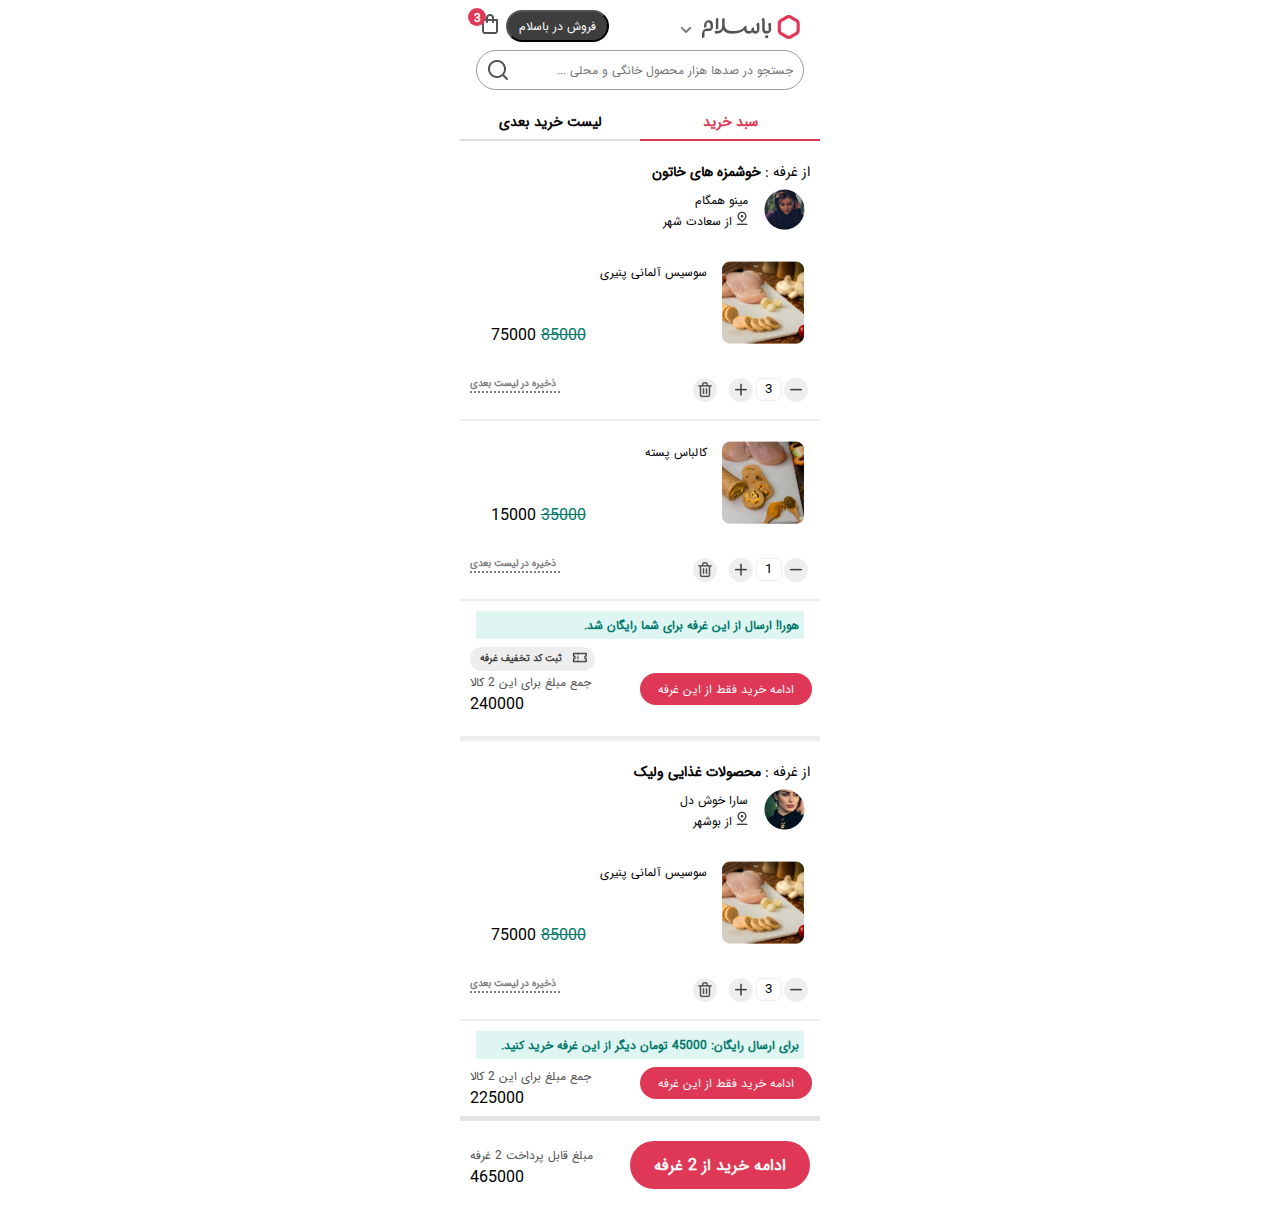
==== Basket.html @ 4e4fa1db "add changes" ====
<html lang="en">

<head>
    <meta charset="UTF-8">
    <meta http-equiv="X-UA-Compatible" content="IE=edge">
    <meta name="viewport" content="width=device-width, initial-scale=1.0">
    <title>Document</title>
    <link rel="stylesheet" href="BasketStyleCss.css">
    <script src="https://ajax.googleapis.com/ajax/libs/jquery/3.5.1/jquery.min.js"></script>
</head>

<body>

    <div class="allProject">

        <div class="header">
            <div class="main-container flex_row">
                <div class="basketItem flex_row">
                    <!-- <img src="image/Small.png" alt="NumText" id="basketItemImg1"> -->
                    <div class="small-badge">3</div>
                    <img src="image/Vector.png" alt="basketLogo" id="basketItemImg2">
                    <div class="sellingButton">
                        <button>فروش در باسلام</button>
                    </div>
                </div>
                <div class="logoItem">
                    <img src="image/Logo.png" alt="Logo" id="image1">
                    <img src="image/Type.png" alt="NameLogo" id="image2">
                    <img src="image/downVector.png" id="image3">
                   
                </div>
                <div class="searchbox">
                    <input type="search" placeholder="جستجو در صدها هزار محصول خانگی و محلی ...">
                </div>
            </div>
        </div>

        <div class="container-header">

            <div class="selectList flex_row_reverse">
                <div class="selectedList">سبد خرید</div>
                <div class="nextList">لیست خرید بعدی</div>
            </div>

        </div>

        <div class="container-first">


            

                <div class="shop-title flex_column">
                    <div class="boothName">
                        <p class="whereFrom">از غرفه : <span>خوشمزه های خاتون</span></p>
                    </div>
                    <div class="boothFounder flex_row">
                        <div class="boothPicture">
                            <img src="image/Ellipse 4.png" alt="">
                        </div>
                        <div class="boothLocation flex_column">
                            <div class="boothLocationFirstDiv">
                                <p>مینو همگام</p>
                            </div>
                            <div class="boothLocationSecondDiv">
        
                                <p><img src="image/VectorThree.png" alt="LocationVector">&nbspاز سعادت شهر</p>
                            </div>
                        </div>
                    </div>
                </div>
                <div class="produnt-list">
                    <div class="product flex_column" id="product1">
                        <div class="main-product flex_row_reverse">
                            <div class="product-picture">
                                <img src="image/image 1.png" alt="">
                            </div>
                            <div class="product-cost flex_column">
                                <div class="product-name">
                                    <p>سوسیس آلمانی پنیری</p>
                                </div>
                                <div class="productFinal-cost flex_row_reverse">
                                    <div class="line-cost">
                                        <del>85000</del>
                                    </div>
                                    <div class="final-cost">
                                        <p class="pCost" id="p-cost1">75000</p>
                                    </div>
                                </div>
                            </div>
                        </div>
                        <div class="else-product flex_row">
                            <div class="saveInNext">
                                <div>
                                    ذخیره در لیست بعدی
                                </div>
                            </div>
                            <div class="orderCount flex_row">
                                <button class="delButton ordersButtons"></button>
                                <button class="add-button ordersButtons">
                                    <img src="image/addVector.png">
                                </button>
                                <input type="text" value="3" min="1" readonly  class="inp" id="inp1">
                                <button class="less-button ordersButtons">
                                    <img src="image/lowVector.png">
                                </button>
                            </div>
                        </div>
                    </div>
                    <div class="product flex_column" id="product2">
                        <div class="main-product flex_row_reverse">
                            <div class="product-picture">
                                <img src="image/image 2.png" alt="">
                            </div>
                            <div class="product-cost flex_column">
                                <div class="product-name">
                                    <p>کالباس پسته</p>
                                </div>
                                <div class="productFinal-cost flex_row_reverse">
                                    <div class="line-cost">
                                        <del>35000</del>
                                    </div>
                                    <div class="final-cost">
                                        <p class="pCost">15000</p>
                                    </div>
                                </div>
                            </div>
                        </div>
                        <div class="else-product flex_row">
                            <div class="saveInNext">
                                <div>
                                    ذخیره در لیست بعدی
                                </div>
                            </div>
                            <div class="orderCount flex_row">
                                <button class="delButton ordersButtons"></button>
                                <button class="add-button ordersButtons">
                                    <img src="image/addVector.png">
                                </button>
                                <input type="text" value="1" min="1" readonly class="inp" id="inp2">
                                <button class="less-button ordersButtons">
                                    <img src="image/lowVector.png">
                                </button>
                            </div>
                        </div>
                    </div>
                    <div class="product-footer flex_column">
                        <div class="firstProductFooter flex_row">
                            <div class="freeSend flex_row">
                                <b>.رایگان شد </b> &nbspهورا! ارسال از این غرفه برای شما
                            </div>
                        </div>
                        <div class="secondProductFooter flex_row">
                            <div class="saleCode flex_row">
                                <p>ثبت کد تخفیف غرفه</p><img src="image/codeVector.png" alt="">
                            </div>
                        </div>
                        <div class="thirdProductFooter flex_row">
                            <div class="finalCost flex_column">
                                <div class="constSen">جمع مبلغ برای این 2 کالا</div>
                                <div class="factor">240000</div>
                            </div>
                            <div class="conShop">
                                <button class="mainButton">ادامه خرید فقط از این غرفه</button>
                            </div>
                        </div>
                    </div>
                </div>
        
        
        
        
            


        </div>

        



        <div class="container-second">


            <div class="second-productList">
                <div class="shop-title">
                    <div class="boothName">
                        <p class="whereFrom">از غرفه : <span>محصولات غذایی ولیک</span></p>
                    </div>
                    <div class="boothFounder flex_row">
                        <div class="boothPicture">
                            <img src="image/Ellipse 5.png" alt="">
                        </div>
                        <div class="boothLocation">
                            <div class="boothLocationFirstDiv">
                                <p>سارا خوش دل</p>
                            </div>
                            <div class="boothLocationSecondDiv">
            
                                <p><img src="image/VectorThree.png" alt="LocationVector">&nbspاز بوشهر </p>
                            </div>
                        </div>
                    </div>
                </div>
            
                <div class="product" id="product3">
                    <div class="main-product flex_row_reverse">
                        <div class="product-picture">
                            <img src="image/image 1.png" alt="">
                        </div>
                        <div class="product-cost flex_column">
                            <div class="product-name">
                                <p>سوسیس آلمانی پنیری</p>
                            </div>
                            <div class="productFinal-cost flex_row_reverse">
                                <div class="line-cost">
                                    <del>85000</del>
                                </div>
                                <div class="final-cost">
                                    <p class="pCost">75000</p>
                                </div>
                            </div>
                        </div>
                    </div>
                    <div class="else-product flex_row">
                        <div class="saveInNext">
                            <div>
                                ذخیره در لیست بعدی
                            </div>
                        </div>
                        <div class="orderCount flex_row">
                            <button class="delButton ordersButtons">
                                <!-- <img src="image/delVector.png" alt=""> -->
                            </button>
                            <button class="add-button ordersButtons">
                                <img src="image/addVector.png">
                            </button>
                            <input type="text" value="3" min="1" readonly  class="inp" id="inp3">
                            <button class="less-button ordersButtons">
                                <img src="image/lowVector.png">
                            </button>
                        </div>
                    </div>
                </div>
            
                <div class="product-footer flex_column">
                    <div class="firstProductFooter flex_row">
                        <div class="freeSend flex_row">
                        .تومان دیگر از این غرفه خرید کنید&nbsp<span>45000</span>&nbsp:برای ارسال رایگان
                        </div>
                    </div>
                    <div class="thirdProductFooter flex_row" id="thirdTwo">
                        <div class="finalCost flex_column">
                            <div class="constSen">جمع مبلغ برای این 2 کالا</div>
                            <div class="factor">225000</div>
                        </div>
                        <div class="conShop">
                            <button class="mainButton">ادامه خرید فقط از این غرفه</button>
                        </div>
                    </div>
                </div>
            </div>

            

        </div>




        <div class="container-third">



            <div class="finalBuyBtn flex_row">
                <div class="finalCost" id="secondFinalCost">
                    <div class="constSen">مبلغ قابل پرداخت 2 غرفه</div>
                    <div class="factor">465000</div>
                </div>
                <div class="buyBtn">
                    <button>ادامه خرید از 2 غرفه</button>
                </div>
            </div>



        </div>
    </div>
</body>
<script src="script.js"></script>
</html>
---- BasketStyleCss.css ----
@font-face {
    font-family: 'IRANSansWeb';
    src: url('IRANSans 5 WebFonts/fonts/eot/IRANSansWeb.eot') format('eot');
    src: url('IRANSans 5 WebFonts/fonts/ttf/IRANSansWeb.ttf') format('ttf');
    src: url('IRANSans 5 WebFonts/fonts/woff/IRANSansWeb.woff') format('woff');
    src: url('IRANSans 5 WebFonts/fonts/woff2/IRANSansWeb.woff2') format('woff2');
}
*{
    margin: 0;
    padding: 0;
    box-sizing: border-box;
}
body{
    font-family: IRANSansWeb;
    display: flex;
    justify-content: center;
}
.flex_row{
    display: flex;
    flex-direction: row;
}
.flex_row_reverse{
    display: flex;
    flex-direction: row-reverse;
}
.flex_column{
    display: flex;
    flex-direction: column;
}
button{
    font-family: IRANSansWeb;
    font-size: 12px;
    font-weight: 400;
}
input{
    font-family: IRANSansWeb;
}
.main-container{
    width: 360px;
    height: 101px;
    flex-wrap: wrap;
    padding: 0;
    margin: 0;
}
.basketItem{
    width: 180px;
    height: 50px;
    position: relative;
}
#basketItemImg2{
    width: 16px;
    height: 20px;
    margin: 14px 8px 0px 22px;
}
.sellingButton > button {
    width: 103px;
    height: 32px;
    background:#3E3E3E;
    border-radius: 50px;
    color: white;
}
.sellingButton{
    padding: 10px 0 0 0;
}
.logoItem{
    width: 180px;
    height: 50px;
    direction: rtl;
    padding: 15px 20px 0 0 ;
}
.searchbox{
    width: 360px;
    height: 51px;
}
#basketItemImg1{
    width: 18px;
    height: 18px;
    position: absolute;
    top: 8px;
    left: 8px;
}
#image3{
    padding: 5px;
} 
.searchbox input{
    width: 328px;
    height: 40px;
    border-radius: 100px;
    border: 1px solid #9D9D9D;
    box-sizing: border-box;
    direction: rtl;
    padding: 0 10px 0 0;
    background-image: url('image/searchVector.png');
    background-position: 10px 8px; 
    background-repeat: no-repeat;
    font-size: 12px;
    font-weight: 400;
}
.searchbox{
    text-align: center;
}
.main-content{
    box-sizing: border-box;
    width: 360px;
    height: 625px;
    border-bottom: solid 5px red;
}
.container-first{
    height: 600px;
    width: 100%;
    border-bottom: solid 5px rgba(238, 238, 238, 1) ;
}
.container-second{
    width: 100%;
    height: 380px;
    border-bottom: solid 5px #E5E5E5;
}
.container-third{
    width: 100%;
    height: 90px;
}
.container-header{
    width: 100%;
    height: 40px;
}
.selectList{
    width: 100%;
    height: 40px;
    font-size: 14px;
    font-weight: 700;
}
.selectedList{
    width: 50%;
    height: 100%;
    text-align: center;
    padding: 10px;
    border-bottom: solid #DF3856 2px ;
    color: rgba(223, 56, 86, 1);
}
.nextList{
    width: 50%;
    height: 100%;
    text-align: center;
    padding: 10px;
    border-bottom: solid #DFDFDF 2px;
}
.shop-title{
    width: 100%;
    height: 100px;
}
.boothName{
    width: 100%;
    height: 40px;
    direction: rtl;
}
.boothName > p{
    font-size: 14px;
    font-weight: 400;
}
.boothName > span {
    font-size: 14px;
    font-weight: 700;
}
.boothFounder{
    width: 100%;
    height: 60px;
    direction: rtl;
}
.whereFrom{
    padding: 20px 10px 0 0;
}
.whereFrom > span{
    font-weight: 700;
}
.boothPicture{
    width: 20%;
    height: 100%;
}
.boothPicture > img{
    padding: 8px 15px 0 0 ;
}
.boothLocation{
    width: 80%;
    height: 100%;
}
.boothLocationFirstDiv{
    width: 100%;
    height: 50%;
    direction: rtl;
}
.boothLocationSecondDiv{
    width: 100%;
    height: 50%;
    direction: rtl;
}
.boothLocationFirstDiv > p{
    padding: 10px 0 0 0;
    font-size: 12px;
    font-weight: 400;
}
.boothLocationSecondDiv > p{
    font-size: 12px;
    font-weight: 400;
}
.produnt-list{
    height: calc(100% - 140px );
    width: 100%;
}
.product{
    width: 100%;
    height: 180px;
    border-bottom: solid rgba(238, 238, 238, 1) 2px;
}
.main-product{
    width: 100%;
    height: 70%;
}
.product-picture{
    width: 30%;
    height: 100%;
}
.product-picture > img{
    padding: 20px 10px;
}
.product-cost{
    width: 70%;
    height: 100%;
}
.product-name{
    direction: rtl;
    width: 100%;
    height: 50%;
}
.product-name > P{
    padding: 22px 5px 0 0;
    font-size: 12px;
    font-weight: 400;
}
.productFinal-cost{
    height: 100%;
}
.line-cost{
    width: 70%;
    height: 100%;
    padding: 40px 0 0 5px;
}
.final-cost > p{
    padding: 40px 0 0 0;
}
.else-product{
    justify-content: flex-start;
}
.saveInNext{
    width: 60%;
}
.saveInNext > div {
    width: 90px;
    border-bottom: dotted #7d7d7d 2px;
    margin: 10px 20px 0 10px;
    color: #7D7D7D;
    font-size: 10px;
    font-weight: 700;
}
.orderCount{
    width: 40%;
}
.ordersButtons{
    width: 24px;
    height: 24px;
    border-radius: 100%;
    border: none;
    background: #eeeeee;
}
.orderCount{
    justify-content: flex-end;
    padding: 12px;
}
.delButton{
    margin: 0 12px 0 5px;
    background-image: url("image/delVector.png");
    background-position: 5px 4px; 
    background-repeat: no-repeat;
}
.orderCount > input{
    margin: 0 0 0 5px;
    height: 23.362829208374023px;
    width: 25.785627365112305px;
    border-radius: 6px;
    text-align: center;
    margin: 0 2.5px 0 2.5px;
}
.product-footer{
    width: 100%;
    height: 120px;
}
.firstProductFooter{
    height: 30%;
    width: 100%;
    justify-content: center;
}
.freeSend{
    margin: 10px 0 0 0;
    background: rgba(223, 245, 241, 1);
    height: 28px;
    width: 328.5047912597656px;
    border-radius: 2px;
    justify-content: flex-end;
    padding: 5px;
    color: rgba(0, 120, 108, 1);
    font-size: 12px;
    font-weight: 700;
}
.secondProductFooter{
    height: 30%;
    width: 100%;
}
.saleCode{
    height: 24px;
    width: 125px;
    border-radius: 100px;
    background: rgba(238, 238, 238, 1);
    margin: 10px;
}
.saleCode > p{
    font-size: 15px;
    margin: 4px 0 0 10px;
    color:rgba(62, 62, 62, 1);
    font-size: 10px;
    font-weight: 700;
}
.saleCode > img{
    height: 10.5px;
    width: 15px;
    margin: 5px 5px 0 10px;
    border-radius: 0px;
}
.finalCost{
    width: 50%;
    height: 100%;
}
.conShop{
    width: 50%;
    height: 100%;
}
.mainButton{
    height: 32px;
    width: 172px;
    border-radius: 100px;
    background: rgba(223, 56, 86, 1);
    border: none;
    color: rgba(250, 250, 250, 1);
}
.constSen{
    padding: 0 0 0 10px;
    color: rgba(83, 83, 83, 1);
    font-size: 12px;
    font-weight: 400;
}
.factor{
    padding: 0 0 0 10px;
}
.second-productList{
    width: 100%;
    height: 380px;
}
#thirdTwo{
    margin: 10px 0 0 0;
}
.finalBuyBtn{
    width: 100%;
    height: 70px;
}
#secondFinalCost{
    margin: 25px 0 0 0;
}
.buyBtn > button{
    height: 48px;
    width: 180px;
    border-radius: 100px;
    border: none;
    background: rgba(223, 56, 86, 1);
    margin: 20px 10px 0 0;
    font-size: 16px;
    color: rgba(250, 250, 250, 1);
    font-size: 16px;
    font-weight: 700;
}
del{
    color: #00786C;
}
.orderCount > input{
    border:solid 1px #eeeeee;
}
input,button{
    outline: none;
}
button{
    cursor: pointer;
}
.selectList{
    cursor: pointer;
}
.saveInNext > div{
    cursor: pointer;
}
.saleCode{
    cursor: pointer;
}
@media screen and (max-width: 320px) {
    .allProject{
        width: 320px;
    }
    .main-container{
        width: 320px;
    }
    .basketItem{
        width: 160px;
    }
    .logoItem{
        width: 160px;
    }
    .searchbox{
        width: 320px;
    }
    .searchbox > input{
        width: 300px;
    }
    .main-content{
        width: 320px;
    }
    .freeSend{
        width: 300px;
    }
    .conShop{
        margin-left: -15px;
    }
    .buyBtn > button{
        margin-right: 0px;
    }
    html{
        margin-right: -6px;
    }
    .orderCount{
        width: 50%;
    } 
}
.small-badge{
    width: 18px;
    height: 18px;
    background: rgba(223, 56, 86, 1);
    border-radius: 50%;
    position: absolute;
    top: 8px;
    left: 8px;
    color: rgba(255, 255, 255, 1);
    font-size: 12px;
    font-weight: 700;
    padding-top: 1px;
    text-align: center;
}
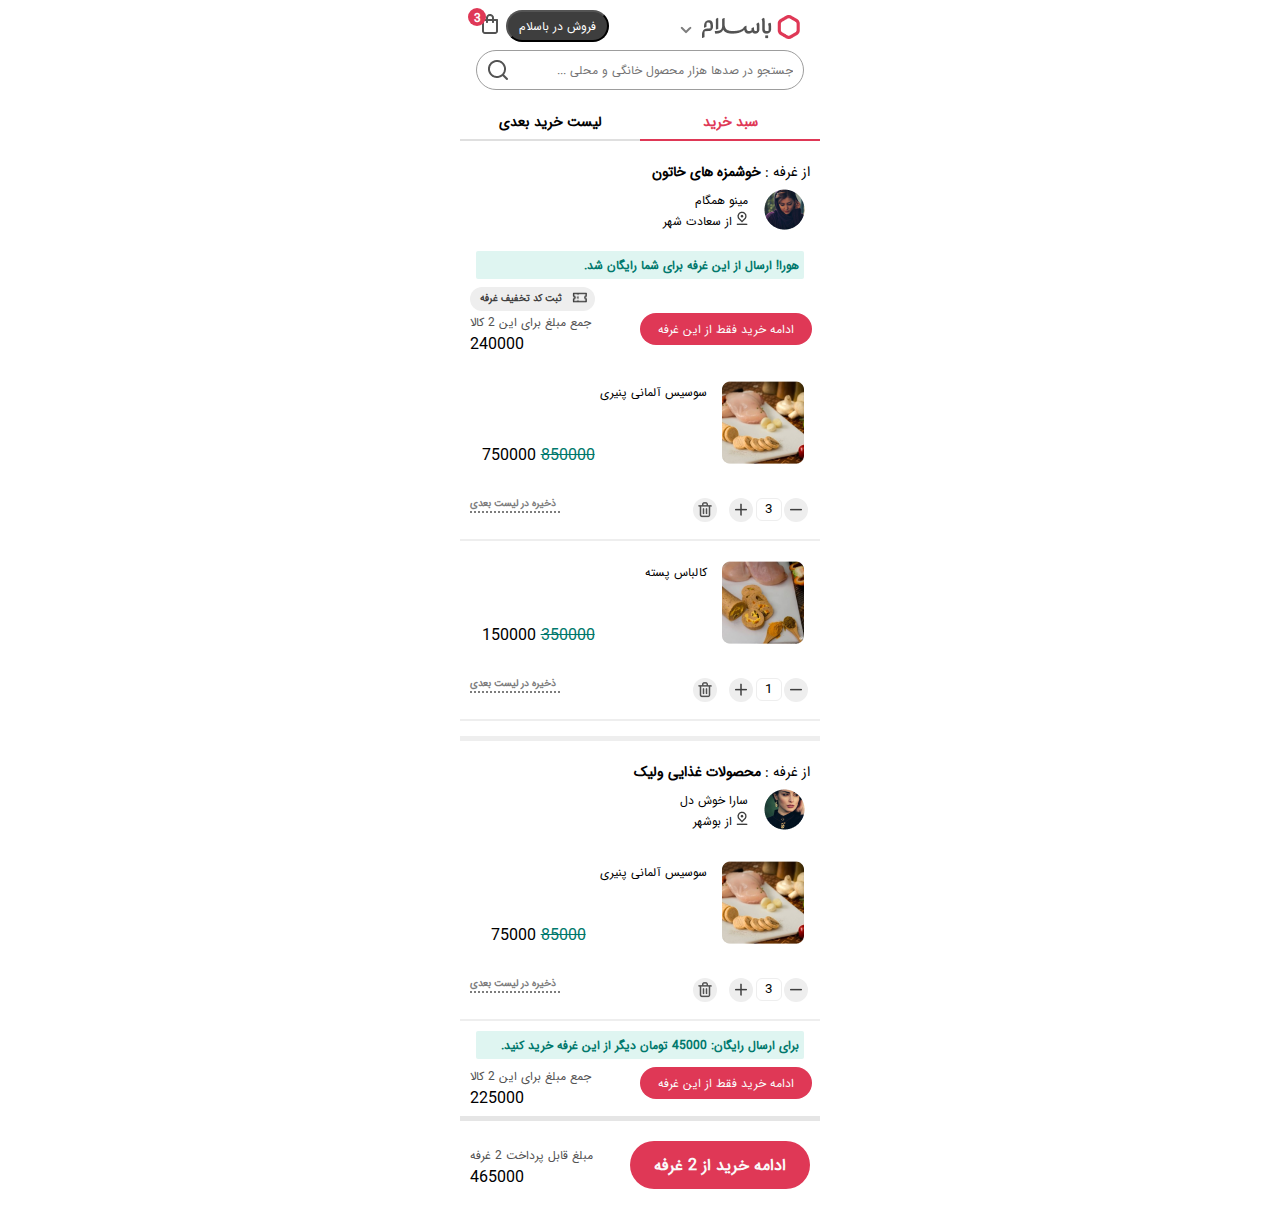
==== commit 86f97245: "first template changes" ====
--- a/Basket.html
+++ b/Basket.html
@@ -69,7 +69,48 @@
                     </div>
                 </div>
                 <div class="produnt-list">
-                    <div class="product flex_column" id="product1">
+                    <!-- this is all our codes about the products & it would be in the template  -->
+                    <template>
+
+                        <div class="product flex_column">
+                            <div class="main-product flex_row_reverse">
+                                <div class="product-picture">
+                                    <img src="">
+                                </div>
+                                <div class="product-cost flex_column">
+                                    <div class="product-name">
+                                        <p></p>
+                                    </div>
+                                    <div class="productFinal-cost flex_row_reverse">
+                                        <div class="line-cost">
+                                            <del></del>
+                                        </div>
+                                        <div class="final-cost">
+                                            <p class="pCost"></p>
+                                        </div>
+                                    </div>
+                                </div>
+                            </div>
+                            <div class="else-product flex_row">
+                                <div class="saveInNext">
+                                    <div></div>
+                                </div>
+                                <div class="orderCount flex_row">
+                                    <button class="delButton ordersButtons"></button>
+                                    <button class="add-button ordersButtons">
+                                        <img src="">
+                                    </button>
+                                    <input type="text" value="3" readonly  class="inp">
+                                    <button class="less-button ordersButtons">
+                                        <img src="">
+                                    </button>
+                                </div>
+                            </div>
+                        </div>
+
+                    </template>
+                    
+                    <!-- <div class="product flex_column" id="product1">
                         <div class="main-product flex_row_reverse">
                             <div class="product-picture">
                                 <img src="image/image 1.png" alt="">
@@ -105,8 +146,8 @@
                                 </button>
                             </div>
                         </div>
-                    </div>
-                    <div class="product flex_column" id="product2">
+                    </div> -->
+                    <!-- <div class="product flex_column" id="product2">
                         <div class="main-product flex_row_reverse">
                             <div class="product-picture">
                                 <img src="image/image 2.png" alt="">
@@ -142,7 +183,7 @@
                                 </button>
                             </div>
                         </div>
-                    </div>
+                    </div> -->
                     <div class="product-footer flex_column">
                         <div class="firstProductFooter flex_row">
                             <div class="freeSend flex_row">
@@ -229,7 +270,6 @@
                         </div>
                         <div class="orderCount flex_row">
                             <button class="delButton ordersButtons">
-                                <!-- <img src="image/delVector.png" alt=""> -->
                             </button>
                             <button class="add-button ordersButtons">
                                 <img src="image/addVector.png">
@@ -281,8 +321,6 @@
                 </div>
             </div>
 
-
-
         </div>
     </div>
 </body>
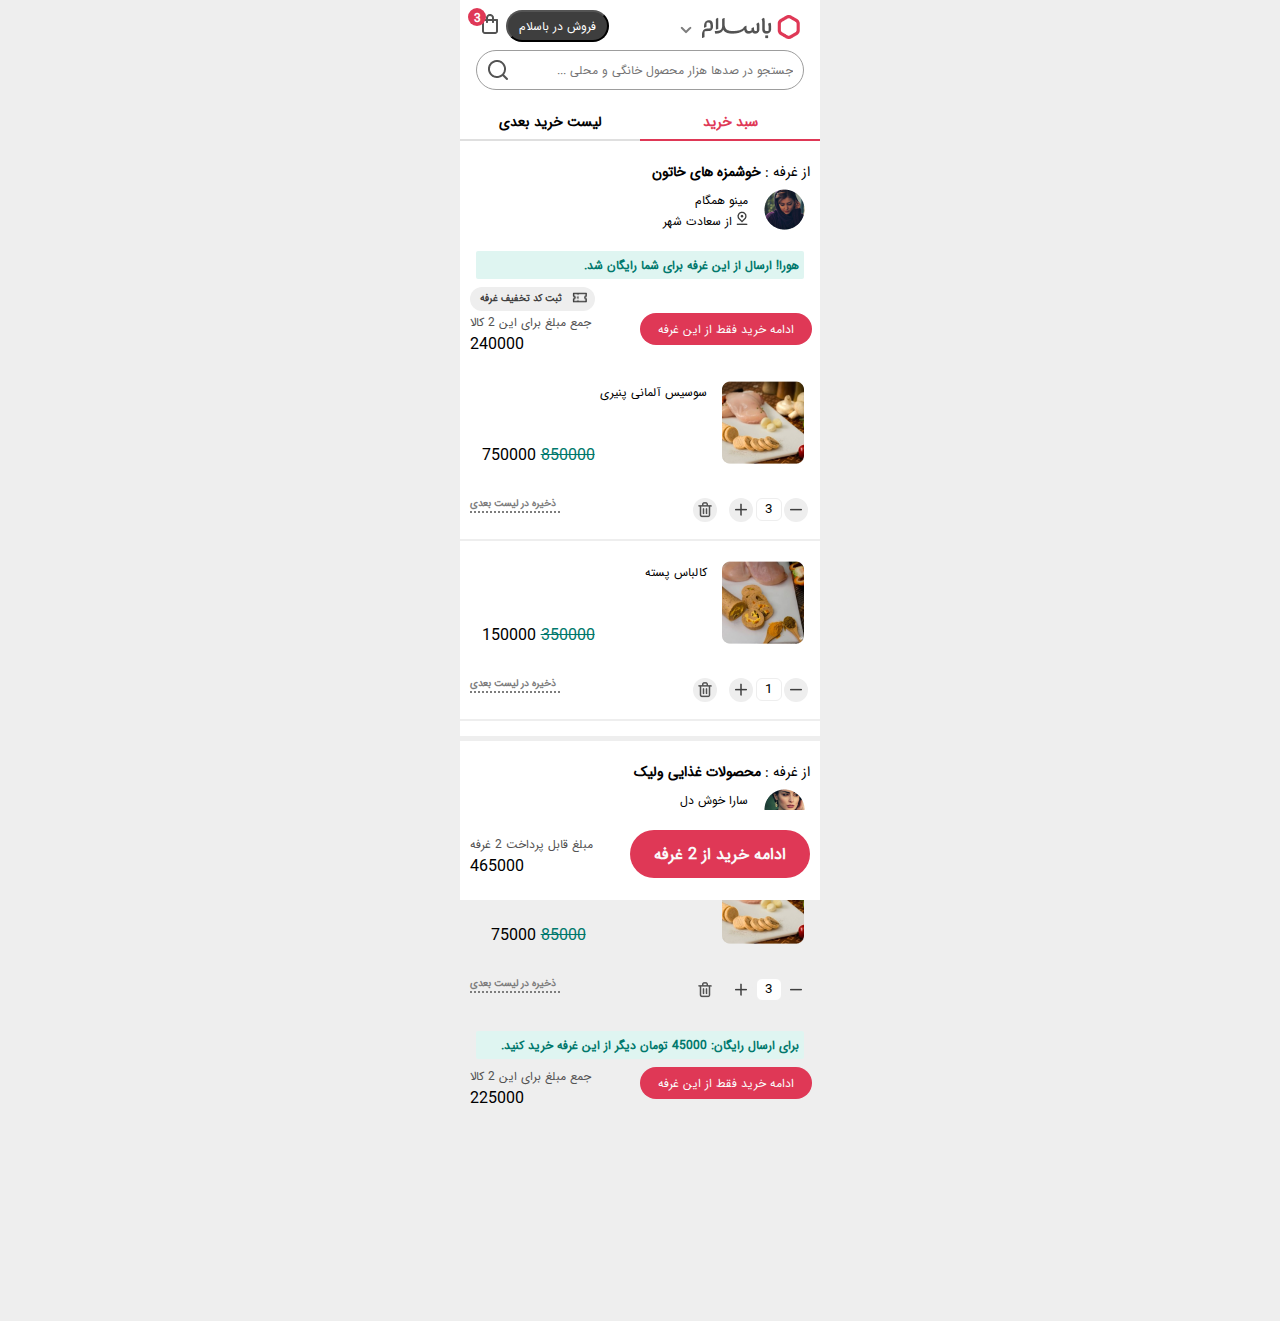
==== commit 9f3959fe: "temlate first changes" ====
--- a/Basket.html
+++ b/Basket.html
@@ -304,7 +304,9 @@
 
         </div>
 
-
+        <div class="space">
+
+        </div>
 
 
         <div class="container-third">
--- a/BasketStyleCss.css
+++ b/BasketStyleCss.css
@@ -14,6 +14,7 @@
     font-family: IRANSansWeb;
     display: flex;
     justify-content: center;
+    background: #eeeeee;
 }
 .flex_row{
     display: flex;
@@ -113,11 +114,19 @@
 .container-second{
     width: 100%;
     height: 380px;
-    border-bottom: solid 5px #E5E5E5;
 }
 .container-third{
     width: 100%;
     height: 90px;
+    position: fixed;
+    bottom: 0;
+    width: 360px;
+    background: white;
+}
+.space{
+    width: 100%;
+    height: 200px;
+    background: #EEEEEE;
 }
 .container-header{
     width: 100%;
@@ -406,6 +415,9 @@
 .saleCode{
     cursor: pointer;
 }
+.allProject{
+    background: white;
+}
 @media screen and (max-width: 320px) {
     .allProject{
         width: 320px;
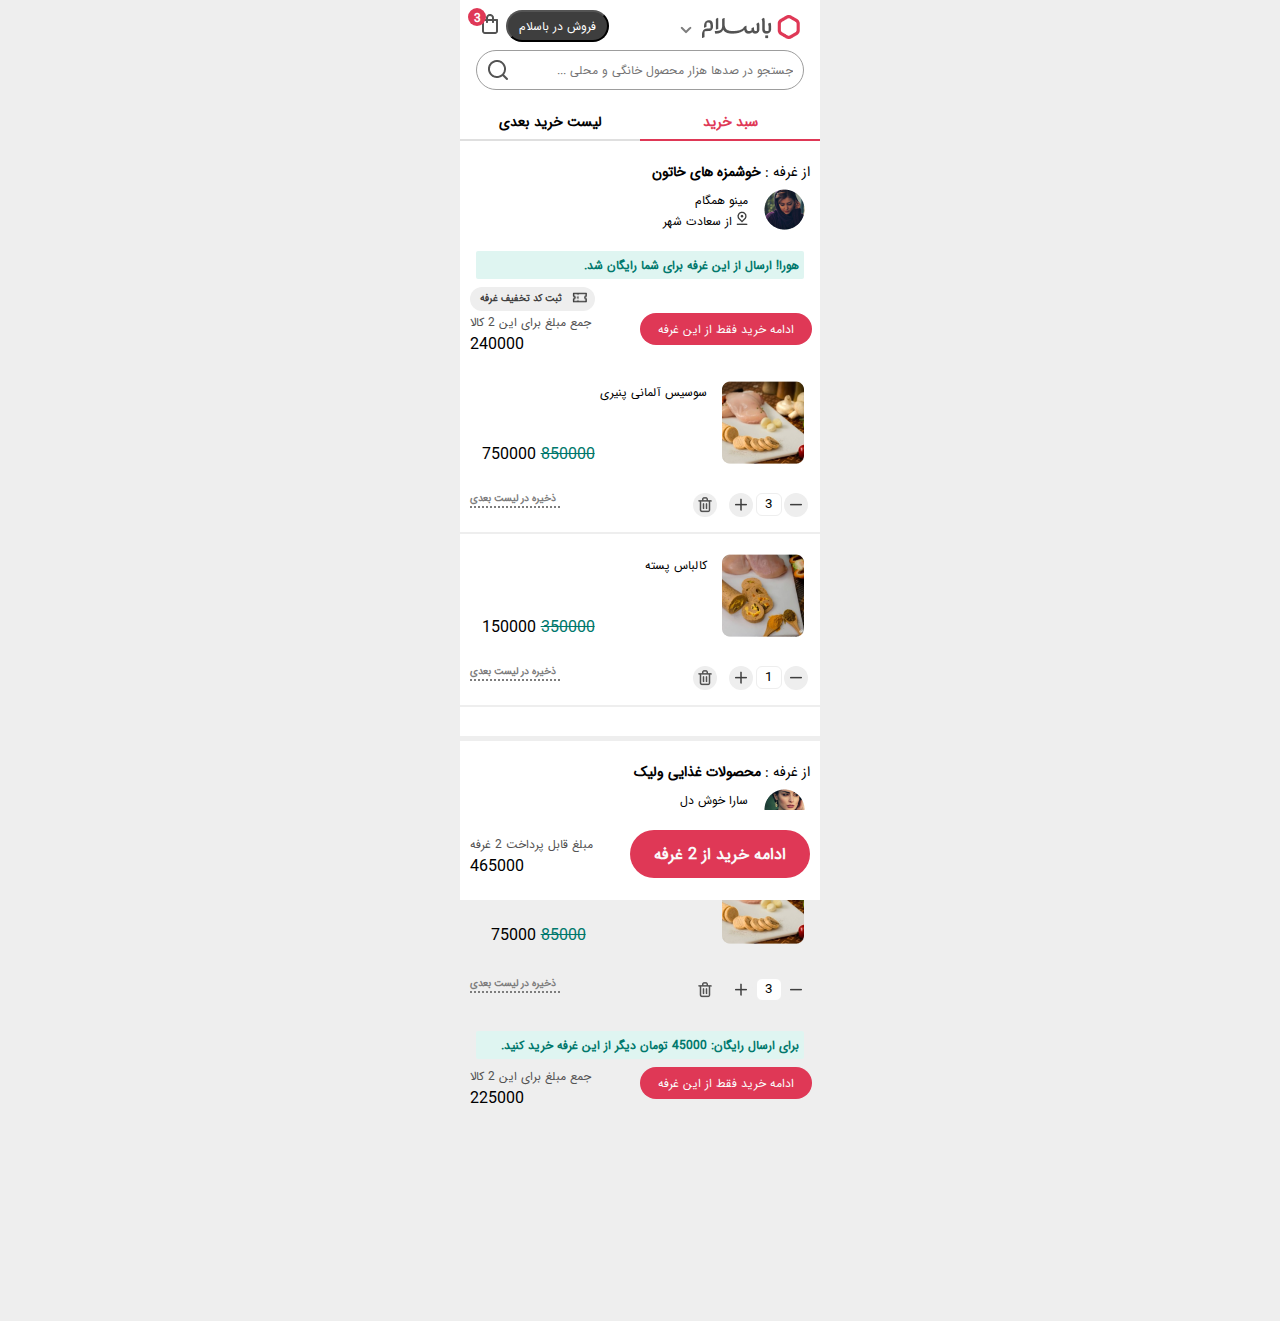
==== commit 40c59aca: "template second changes" ====
--- a/Basket.html
+++ b/Basket.html
@@ -68,7 +68,7 @@
                         </div>
                     </div>
                 </div>
-                <div class="produnt-list">
+                <div class="produnt-list flex_column">
                     <!-- this is all our codes about the products & it would be in the template  -->
                     <template>
 
@@ -110,80 +110,6 @@
 
                     </template>
                     
-                    <!-- <div class="product flex_column" id="product1">
-                        <div class="main-product flex_row_reverse">
-                            <div class="product-picture">
-                                <img src="image/image 1.png" alt="">
-                            </div>
-                            <div class="product-cost flex_column">
-                                <div class="product-name">
-                                    <p>سوسیس آلمانی پنیری</p>
-                                </div>
-                                <div class="productFinal-cost flex_row_reverse">
-                                    <div class="line-cost">
-                                        <del>85000</del>
-                                    </div>
-                                    <div class="final-cost">
-                                        <p class="pCost" id="p-cost1">75000</p>
-                                    </div>
-                                </div>
-                            </div>
-                        </div>
-                        <div class="else-product flex_row">
-                            <div class="saveInNext">
-                                <div>
-                                    ذخیره در لیست بعدی
-                                </div>
-                            </div>
-                            <div class="orderCount flex_row">
-                                <button class="delButton ordersButtons"></button>
-                                <button class="add-button ordersButtons">
-                                    <img src="image/addVector.png">
-                                </button>
-                                <input type="text" value="3" min="1" readonly  class="inp" id="inp1">
-                                <button class="less-button ordersButtons">
-                                    <img src="image/lowVector.png">
-                                </button>
-                            </div>
-                        </div>
-                    </div> -->
-                    <!-- <div class="product flex_column" id="product2">
-                        <div class="main-product flex_row_reverse">
-                            <div class="product-picture">
-                                <img src="image/image 2.png" alt="">
-                            </div>
-                            <div class="product-cost flex_column">
-                                <div class="product-name">
-                                    <p>کالباس پسته</p>
-                                </div>
-                                <div class="productFinal-cost flex_row_reverse">
-                                    <div class="line-cost">
-                                        <del>35000</del>
-                                    </div>
-                                    <div class="final-cost">
-                                        <p class="pCost">15000</p>
-                                    </div>
-                                </div>
-                            </div>
-                        </div>
-                        <div class="else-product flex_row">
-                            <div class="saveInNext">
-                                <div>
-                                    ذخیره در لیست بعدی
-                                </div>
-                            </div>
-                            <div class="orderCount flex_row">
-                                <button class="delButton ordersButtons"></button>
-                                <button class="add-button ordersButtons">
-                                    <img src="image/addVector.png">
-                                </button>
-                                <input type="text" value="1" min="1" readonly class="inp" id="inp2">
-                                <button class="less-button ordersButtons">
-                                    <img src="image/lowVector.png">
-                                </button>
-                            </div>
-                        </div>
-                    </div> -->
                     <div class="product-footer flex_column">
                         <div class="firstProductFooter flex_row">
                             <div class="freeSend flex_row">
@@ -206,13 +132,6 @@
                         </div>
                     </div>
                 </div>
-        
-        
-        
-        
-            
-
-
         </div>
 
         
--- a/BasketStyleCss.css
+++ b/BasketStyleCss.css
@@ -469,4 +469,7 @@
     font-weight: 700;
     padding-top: 1px;
     text-align: center;
+}
+.cl{
+    background-color: red;
 }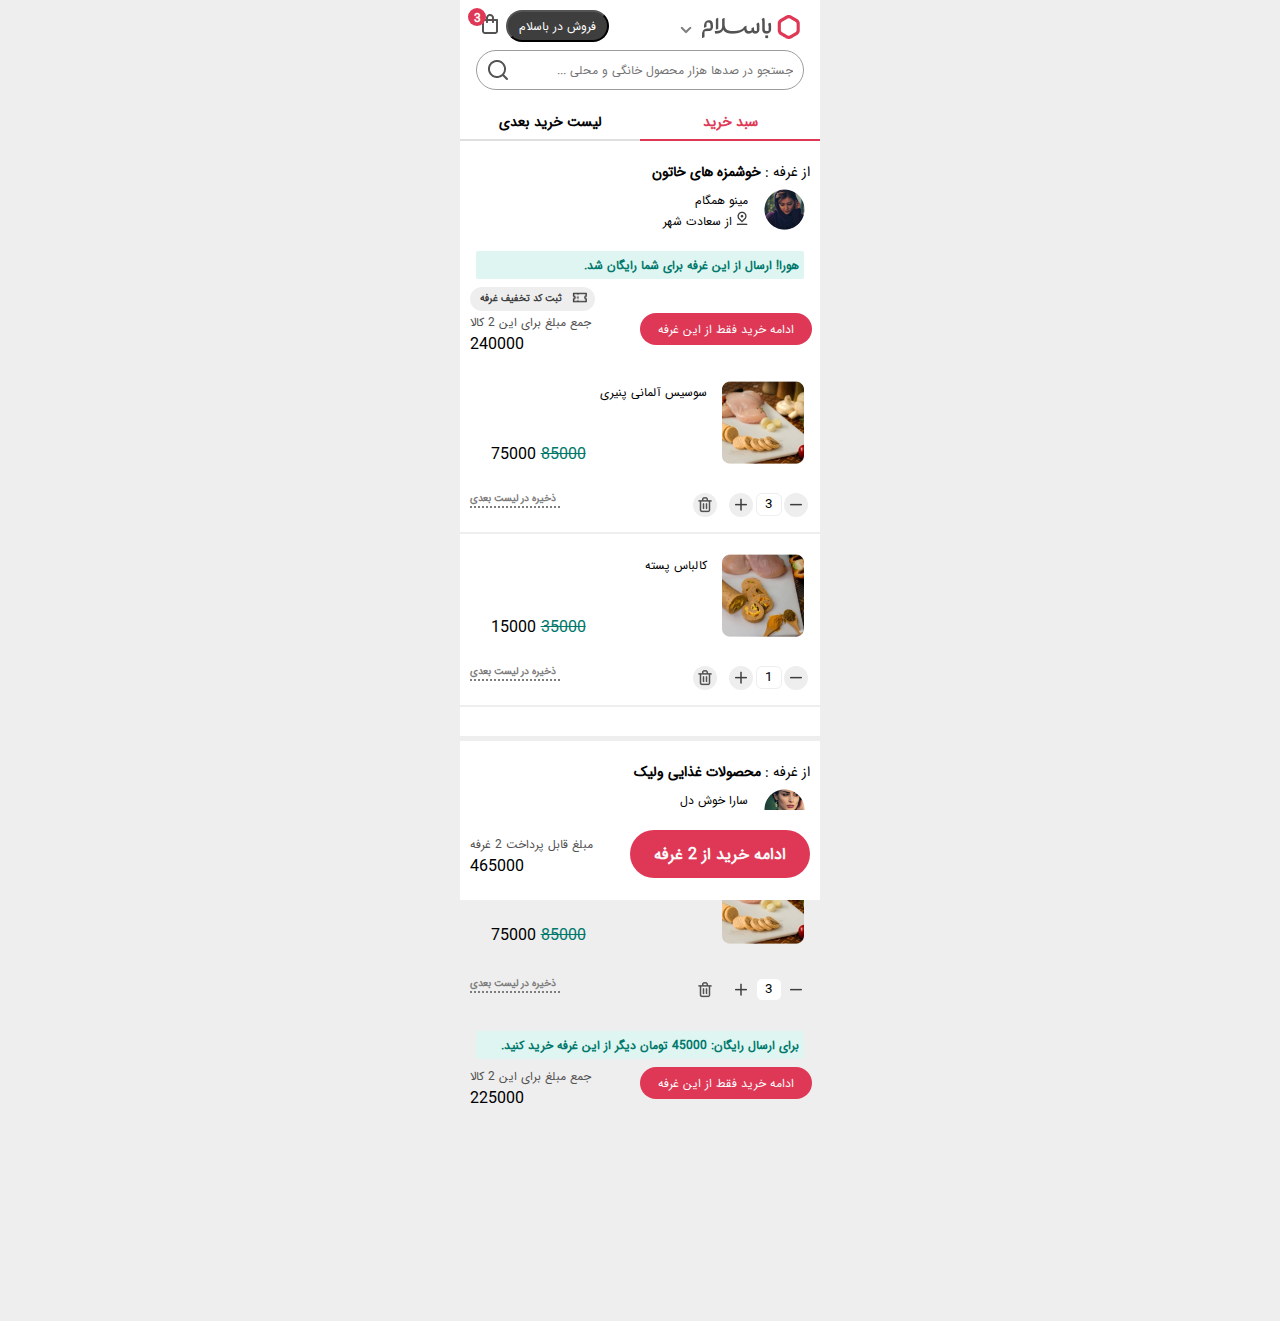
==== commit 456a08a6: "template third changes" ====
--- a/Basket.html
+++ b/Basket.html
@@ -93,16 +93,16 @@
                             </div>
                             <div class="else-product flex_row">
                                 <div class="saveInNext">
-                                    <div></div>
+                                    <div>ذخیره در لیست بعدی</div>
                                 </div>
                                 <div class="orderCount flex_row">
                                     <button class="delButton ordersButtons"></button>
                                     <button class="add-button ordersButtons">
-                                        <img src="">
+                                        <img src="image/addVector.png">
                                     </button>
                                     <input type="text" value="3" readonly  class="inp">
                                     <button class="less-button ordersButtons">
-                                        <img src="">
+                                        <img src="image/lowVector.png">
                                     </button>
                                 </div>
                             </div>
@@ -124,7 +124,7 @@
                         <div class="thirdProductFooter flex_row">
                             <div class="finalCost flex_column">
                                 <div class="constSen">جمع مبلغ برای این 2 کالا</div>
-                                <div class="factor">240000</div>
+                                <div class="factor"></div>
                             </div>
                             <div class="conShop">
                                 <button class="mainButton">ادامه خرید فقط از این غرفه</button>
